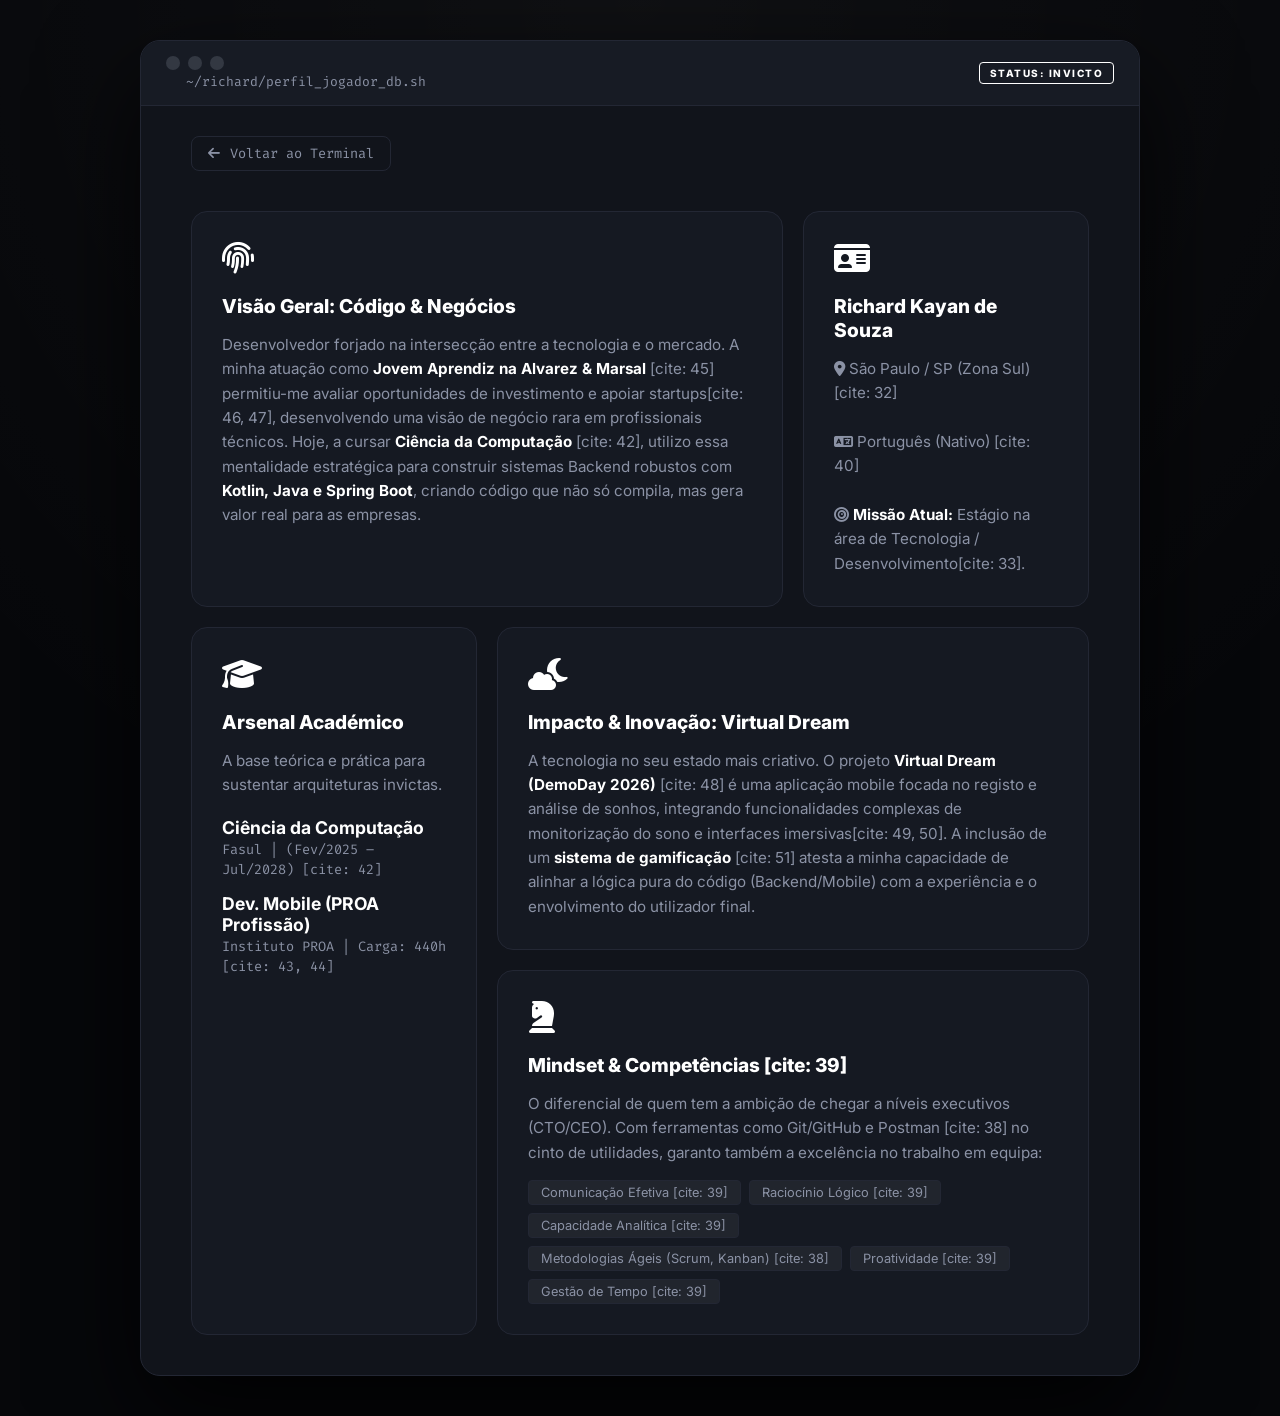
==== perfil.html @ ebdfc4ea "Tela de perfil" ====
<!DOCTYPE html>
<html lang="pt-BR">
<head>
  <meta charset="UTF-8" />
  <meta name="viewport" content="width=device-width, initial-scale=1.0"/>
  <title>Perfil do Jogador | Richard Kayan</title>
  <link rel="stylesheet" href="https://cdnjs.cloudflare.com/ajax/libs/font-awesome/6.5.2/css/all.min.css" />
  <link rel="stylesheet" href="style.css" />
  <style>
    /* Estilos Específicos para o Bento Grid do Perfil */
    .profile-bento {
      display: grid;
      grid-template-columns: repeat(3, 1fr);
      gap: 20px;
      padding: 40px 50px;
    }

    .bento-card {
      background: #151922;
      border: 1px solid var(--border);
      border-radius: 16px;
      padding: 30px;
      position: relative;
      overflow: hidden;
      transition: var(--transition-smooth);
    }

    .bento-card:hover {
      border-color: var(--accent-white);
      transform: translateY(-5px);
      box-shadow: 0 20px 40px rgba(0,0,0,0.5);
      background: #1a1e29;
    }

    /* Brilho interno no hover */
    .bento-card::before {
      content: ''; position: absolute; top: -50%; left: -50%;
      width: 200%; height: 200%;
      background: radial-gradient(circle, rgba(255,255,255,0.03) 10%, transparent 40%);
      opacity: 0; transition: opacity 0.4s; pointer-events: none;
    }
    .bento-card:hover::before { opacity: 1; }

    .span-2-col { grid-column: span 2; }
    .span-3-col { grid-column: span 3; }
    .span-2-row { grid-row: span 2; }

    .card-icon {
      font-size: 2rem;
      color: var(--accent-white);
      margin-bottom: 20px;
      transition: var(--transition-fast);
    }
    .bento-card:hover .card-icon {
      transform: scale(1.1);
      text-shadow: var(--glow-white);
    }

    .bento-card h3 {
      font-size: 1.2rem;
      font-weight: 800;
      margin-bottom: 15px;
      color: var(--accent-white);
    }

    .bento-card p {
      color: var(--gray-text);
      font-size: 0.95rem;
      line-height: 1.6;
    }

    .bento-card strong { color: var(--accent-white); }

    /* Botão de Voltar */
    .back-btn {
      display: inline-flex;
      align-items: center;
      gap: 10px;
      color: var(--gray-text);
      text-decoration: none;
      font-family: 'Fira Code', monospace;
      font-size: 0.85rem;
      margin: 30px 0 0 50px;
      transition: var(--transition-fast);
      border: 1px solid var(--border);
      padding: 8px 16px;
      border-radius: 8px;
    }
    .back-btn:hover {
      color: var(--bg-main);
      background: var(--accent-white);
      box-shadow: var(--glow-white);
    }

    /* Tags de Competência */
    .comp-tags { display: flex; flex-wrap: wrap; gap: 8px; margin-top: 15px; }
    .comp-tags span {
      background: rgba(255,255,255,0.05);
      border: 1px solid var(--border);
      padding: 4px 12px;
      border-radius: 4px;
      font-size: 0.8rem;
      color: var(--gray-text);
    }

    @media (max-width: 900px) {
      .profile-bento { grid-template-columns: 1fr; padding: 20px; }
      .span-2-col, .span-3-col { grid-column: span 1; }
      .span-2-row { grid-row: auto; }
      .back-btn { margin: 20px 0 0 20px; }
    }
  </style>
</head>
<body>

  <main class="container">
    <section class="window">
      
      <div class="top-bar">
        <div class="left">
          <div class="controls">
            <span class="dot close"></span>
            <span class="dot minimize"></span>
            <span class="dot expand"></span>
          </div>
          <span class="file-path">~/richard/perfil_jogador_db.sh</span>
        </div>
        <div class="status-badge">STATUS: INVICTO</div>
      </div>

      <a href="index.html" class="back-btn"><i class="fa-solid fa-arrow-left"></i> Voltar ao Terminal</a>

      <div class="profile-bento">
        
        <div class="bento-card span-2-col">
          <i class="fa-solid fa-fingerprint card-icon"></i>
          <h3>Visão Geral: Código & Negócios</h3>
          <p>
            Desenvolvedor forjado na intersecção entre a tecnologia e o mercado. A minha atuação como <strong>Jovem Aprendiz na Alvarez & Marsal</strong> [cite: 45] permitiu-me avaliar oportunidades de investimento e apoiar startups[cite: 46, 47], desenvolvendo uma visão de negócio rara em profissionais técnicos. Hoje, a cursar <strong>Ciência da Computação</strong> [cite: 42], utilizo essa mentalidade estratégica para construir sistemas Backend robustos com <strong>Kotlin, Java e Spring Boot</strong>, criando código que não só compila, mas gera valor real para as empresas.
          </p>
        </div>

        <div class="bento-card">
          <i class="fa-solid fa-id-card card-icon"></i>
          <h3>Richard Kayan de Souza </h3>
          <p>
            <i class="fa-solid fa-location-dot"></i> São Paulo / SP (Zona Sul) [cite: 32]<br><br>
            <i class="fa-solid fa-language"></i> Português (Nativo) [cite: 40]<br><br>
            <i class="fa-solid fa-bullseye"></i> <strong>Missão Atual:</strong> Estágio na área de Tecnologia / Desenvolvimento[cite: 33].
          </p>
        </div>

        <div class="bento-card span-2-row">
          <i class="fa-solid fa-graduation-cap card-icon"></i>
          <h3>Arsenal Académico</h3>
          <p style="margin-bottom: 20px;">
            A base teórica e prática para sustentar arquiteturas invictas.
          </p>
          <ul style="list-style: none; display: flex; flex-direction: column; gap: 15px;">
            <li>
              <strong style="font-size: 1.1rem;">Ciência da Computação</strong><br>
              <span style="font-size: 0.85rem; color: var(--gray-text); font-family: 'Fira Code', monospace;">Fasul | (Fev/2025 – Jul/2028) [cite: 42]</span>
            </li>
            <li>
              <strong style="font-size: 1.1rem;">Dev. Mobile (PROA Profissão)</strong><br>
              <span style="font-size: 0.85rem; color: var(--gray-text); font-family: 'Fira Code', monospace;">Instituto PROA | Carga: 440h [cite: 43, 44]</span>
            </li>
          </ul>
        </div>

        <div class="bento-card span-2-col">
          <i class="fa-solid fa-cloud-moon card-icon"></i>
          <h3>Impacto & Inovação: Virtual Dream</h3>
          <p>
            A tecnologia no seu estado mais criativo. O projeto <strong>Virtual Dream (DemoDay 2026)</strong> [cite: 48] é uma aplicação mobile focada no registo e análise de sonhos, integrando funcionalidades complexas de monitorização do sono e interfaces imersivas[cite: 49, 50]. A inclusão de um <strong>sistema de gamificação</strong> [cite: 51] atesta a minha capacidade de alinhar a lógica pura do código (Backend/Mobile)  com a experiência e o envolvimento do utilizador final.
          </p>
        </div>

        <div class="bento-card span-2-col">
          <i class="fa-solid fa-chess-knight card-icon"></i>
          <h3>Mindset & Competências [cite: 39]</h3>
          <p>
            O diferencial de quem tem a ambição de chegar a níveis executivos (CTO/CEO). Com ferramentas como Git/GitHub e Postman [cite: 38] no cinto de utilidades, garanto também a excelência no trabalho em equipa:
          </p>
          <div class="comp-tags">
            <span>Comunicação Efetiva [cite: 39]</span>
            <span>Raciocínio Lógico [cite: 39]</span>
            <span>Capacidade Analítica [cite: 39]</span>
            <span>Metodologias Ágeis (Scrum, Kanban) [cite: 38]</span>
            <span>Proatividade [cite: 39]</span>
            <span>Gestão de Tempo [cite: 39]</span>
          </div>
        </div>

      </div>
      
    </section>
  </main>

</body>
</html>
---- style.css ----
/* ========================================= */
/* FONTES E VARIÁVEIS GLOBAIS                */
/* ========================================= */
@import url('https://fonts.googleapis.com/css2?family=Inter:wght@300;400;600;800&family=Fira+Code:wght@400;600&display=swap');

:root {
  /* Identidade 2012 (Alvinegro Técnico) */
  --bg-main: #06070a;
  --window-bg: #11141b;
  --top-bar: #171b24;
  --border: #232734;
  --accent-white: #ffffff;
  --gray-text: #8b92a5;
  
  /* Identidade One Piece (O Ápice) */
  --op-gold: #d4af37;
  --op-dark: #110d0b;
  --op-blood: #8b0000;
  
  /* Animações Premium */
  --transition-fast: all 0.2s ease;
  --transition-smooth: all 0.4s cubic-bezier(0.23, 1, 0.32, 1);
  --glow-white: 0 0 20px rgba(255, 255, 255, 0.15);
  --glow-gold: 0 0 25px rgba(212, 175, 55, 0.4);
}

/* ========================================= */
/* RESET E SCROLL                            */
/* ========================================= */
* { margin: 0; padding: 0; box-sizing: border-box; }
html { scroll-behavior: smooth; }

/* Seleção de texto personalizada */
::selection { background: var(--accent-white); color: var(--bg-main); }

/* BODY COM FUNDO INTERATIVO */
body {
  background: var(--bg-main);
  color: var(--accent-white);
  font-family: 'Inter', sans-serif;
  display: flex;
  justify-content: center;
  padding: 40px 20px;
  background-image: radial-gradient(circle at 50% 0%, rgba(255,255,255,0.04) 0%, transparent 60%);
}

.container { width: 100%; max-width: 1000px; perspective: 1000px; }

/* ========================================= */
/* JANELA PRINCIPAL (EFEITO 3D SUTIL)        */
/* ========================================= */
.window {
  background: var(--window-bg);
  border: 1px solid var(--border);
  border-radius: 20px;
  overflow: hidden;
  box-shadow: 0 40px 100px rgba(0,0,0,0.8);
  transition: var(--transition-smooth);
}
.window:hover {
  box-shadow: 0 50px 120px rgba(0,0,0,0.9), 0 0 30px rgba(255,255,255,0.02);
}

/* ========================================= */
/* TOP BAR E CONTROLES (ESTILO TERMINAL)     */
/* ========================================= */
.top-bar {
  background: var(--top-bar);
  padding: 15px 25px;
  display: flex;
  justify-content: space-between;
  align-items: center;
  border-bottom: 1px solid var(--border);
}

.controls { display: flex; gap: 8px; cursor: pointer; }
.dot { 
  width: 14px; height: 14px; border-radius: 50%; 
  border: 1px solid transparent; 
  background: #333842;
  transition: var(--transition-fast); 
}
.controls:hover .close { background: #ff5f56; box-shadow: 0 0 10px #ff5f56; }
.controls:hover .minimize { background: #ffbd2e; box-shadow: 0 0 10px #ffbd2e; }
.controls:hover .expand { background: #27c93f; box-shadow: 0 0 10px #27c93f; }

.file-path {
  font-family: 'Fira Code', monospace;
  font-size: 13px;
  color: var(--gray-text);
  margin-left: 20px;
  transition: var(--transition-fast);
}
.file-path:hover { color: var(--accent-white); text-shadow: var(--glow-white); }

.status-badge {
  font-size: 10px;
  font-weight: 800;
  border: 1px solid var(--accent-white);
  padding: 4px 10px;
  letter-spacing: 1.5px;
  border-radius: 4px;
  background: transparent;
  color: var(--accent-white);
  transition: var(--transition-smooth);
  cursor: default;
}
.status-badge:hover {
  background: var(--accent-white);
  color: var(--bg-main);
  box-shadow: var(--glow-white);
  transform: scale(1.05);
}

/* ========================================= */
/* HERO (ANIMAÇÕES DE TEXTO)                 */
/* ========================================= */
.hero {
  padding: 100px 40px;
  text-align: center;
  border-bottom: 1px solid var(--border);
  background: linear-gradient(to bottom, transparent, rgba(255,255,255,0.01));
  position: relative;
}

.hero small {
  color: var(--gray-text);
  text-transform: uppercase;
  letter-spacing: 4px;
  font-size: 12px;
  font-weight: 600;
  display: inline-block;
  transition: var(--transition-fast);
}
.hero small:hover { color: var(--accent-white); letter-spacing: 6px; }

.hero h1 {
  font-size: clamp(40px, 8vw, 72px);
  font-weight: 800;
  margin: 20px 0;
  letter-spacing: -1px;
  transition: var(--transition-smooth);
}
.hero h1:hover { text-shadow: 0 0 40px rgba(255,255,255,0.2); }

.hero h1 span { position: relative; display: inline-block; cursor: crosshair; }
.hero h1 span::after {
  content: ''; position: absolute; bottom: 8px; left: 0;
  width: 0%; height: 6px; background: var(--accent-white);
  z-index: -1; transition: width 0.6s cubic-bezier(0.25, 1, 0.5, 1);
}
.hero h1 span:hover::after { width: 100%; box-shadow: var(--glow-white); }

/* ========================================= */
/* MENU (INTERATIVIDADE MÁXIMA)              */
/* ========================================= */
.menu {
  display: grid;
  grid-template-columns: repeat(auto-fit, minmax(150px, 1fr));
  border-bottom: 1px solid var(--border);
}

.menu-card {
  padding: 40px 20px;
  text-align: center;
  text-decoration: none;
  color: var(--gray-text);
  border-right: 1px solid var(--border);
  transition: var(--transition-smooth);
  position: relative;
  overflow: hidden;
  z-index: 1;
}

/* Fundo preenchendo ao passar o mouse */
.menu-card::before {
  content: ''; position: absolute; top: 100%; left: 0; width: 100%; height: 100%;
  background: var(--accent-white);
  transition: var(--transition-smooth);
  z-index: -1;
}
.menu-card:hover::before { top: 0; }

.menu-card:hover { color: var(--bg-main); transform: translateY(-3px); }

.menu-card i {
  font-size: 32px;
  margin-bottom: 15px;
  display: block;
  transition: var(--transition-smooth);
}
.menu-card:hover i { transform: scale(1.2) translateY(-5px); color: var(--bg-main); }

.menu-card span {
  text-transform: uppercase; font-size: 12px; font-weight: 800; letter-spacing: 2px;
}

/* ========================================= */
/* SKILLS (TAGS MAGNÉTICAS)                  */
/* ========================================= */
.content-section { padding: 80px 50px; border-bottom: 1px solid var(--border); }
.content-section h3 { font-size: 28px; margin-bottom: 30px; font-weight: 800; display: flex; align-items: center; gap: 12px; }
.content-section p { color: var(--gray-text); line-height: 1.7; font-size: 1rem; }
.content-section p strong { color: var(--accent-white); transition: var(--transition-fast); }
.content-section p strong:hover { text-shadow: var(--glow-white); }

.skills-grid { display: flex; flex-wrap: wrap; gap: 12px; }

.skill {
  padding: 10px 20px;
  border: 1px solid var(--border);
  font-family: 'Fira Code', monospace;
  font-size: 13px;
  color: var(--gray-text);
  border-radius: 8px;
  transition: var(--transition-smooth);
  cursor: crosshair;
  background: rgba(255,255,255,0.01);
}
.skill:hover {
  background: var(--accent-white);
  color: var(--bg-main);
  border-color: var(--accent-white);
  transform: translateY(-5px) scale(1.05);
  box-shadow: 0 10px 20px rgba(255,255,255,0.1);
  font-weight: 800;
}

/* ========================================= */
/* PROJETOS (EFEITO GLASS/NEON)              */
/* ========================================= */
.project-card {
  background: #151922; padding: 30px;
  border: 1px solid var(--border); border-radius: 12px;
  margin-bottom: 20px; transition: var(--transition-smooth);
  position: relative; overflow: hidden;
}

/* Brilho interno passando no card */
.project-card::before {
  content: ''; position: absolute; top: -50%; left: -50%;
  width: 200%; height: 200%;
  background: radial-gradient(circle, rgba(255,255,255,0.03) 10%, transparent 40%);
  opacity: 0; transition: opacity 0.4s;
  pointer-events: none;
}
.project-card:hover::before { opacity: 1; }

.project-card:hover {
  border-color: var(--accent-white);
  transform: translateY(-5px);
  background: #1a1e29;
  box-shadow: 0 20px 40px rgba(0,0,0,0.5);
}

.project-header { display: flex; justify-content: space-between; align-items: center; margin-bottom: 15px; }
.project-header h4 { font-size: 1.3rem; font-weight: 700; transition: var(--transition-fast); }
.project-card:hover h4 { color: #fff; transform: translateX(5px); }

.project-header a { font-size: 1.2rem; color: var(--accent-white); transition: var(--transition-fast); }
.project-header a:hover { color: var(--gray-text); transform: scale(1.2) rotate(10deg); }

.year { font-family: 'Fira Code', monospace; font-size: 11px; color: var(--gray-text); }
.project-tech { display: flex; flex-wrap: wrap; gap: 8px; }
.project-tech span {
  font-size: 11px; background: var(--bg-main); padding: 4px 12px; border-radius: 4px;
  color: var(--gray-text); border: 1px solid var(--border); transition: var(--transition-fast);
}
.project-card:hover .project-tech span { border-color: rgba(255,255,255,0.2); color: #fff; }

/* ========================================= */
/* MAPA DA GRAND LINE (ÉPICO E INTERATIVO)   */
/* ========================================= */
.card-op-roadmap {
  grid-column: span 2; grid-row: span 2; display: flex; flex-direction: column;
  background: linear-gradient(180deg, var(--window-bg) 0%, var(--op-dark) 100%);
  border-bottom: 1px solid #3a2e28; padding: 60px 50px; position: relative;
}

.op-header {
  display: flex; justify-content: space-between; align-items: center;
  border-bottom: 1px solid rgba(212, 175, 55, 0.2); padding-bottom: 20px; margin-bottom: 40px;
}

.op-title i { color: var(--op-gold); font-size: 1.8rem; animation: pulse-icon 2s infinite alternate; }
@keyframes pulse-icon { 0% { transform: scale(1); } 100% { transform: scale(1.1); text-shadow: var(--glow-gold); } }

.op-title h3 { color: #e8dcc5; font-size: 1.5rem; font-weight: 800; text-transform: uppercase; letter-spacing: 2px; }

/* Wanted Badge treme ao hover */
.op-bounty-badge {
  display: flex; align-items: center; gap: 8px;
  background: rgba(212, 175, 55, 0.05); border: 1px solid var(--op-gold); color: #e8dcc5;
  font-family: 'Fira Code', monospace; font-size: 0.75rem; font-weight: 800;
  padding: 8px 16px; border-radius: 6px; letter-spacing: 1px;
  animation: wanted-pulse 2s infinite; cursor: crosshair; transition: var(--transition-fast);
}
.op-bounty-badge:hover { background: var(--op-gold); color: var(--op-dark); transform: scale(1.05) rotate(-2deg); }
@keyframes wanted-pulse { 0%, 100% { box-shadow: 0 0 0 rgba(212, 175, 55, 0); } 50% { box-shadow: var(--glow-gold); } }

.op-map-area { position: relative; padding-left: 20px; }
.op-dashed-path {
  position: absolute; left: 35px; top: 30px; bottom: 40px; width: 2px;
  border-left: 2px dashed rgba(212, 175, 55, 0.3); z-index: 1;
}

.op-island {
  position: relative; display: flex; gap: 30px; opacity: 0.5; margin-bottom: 30px;
  transition: var(--transition-smooth); z-index: 2; cursor: pointer;
}
.op-island:hover { opacity: 1; transform: translateX(15px); }
.op-island.active { opacity: 1; }

.island-marker {
  position: relative; width: 36px; height: 36px; background: var(--op-dark);
  border: 2px solid var(--op-gold); border-radius: 50%; display: flex; align-items: center; justify-content: center;
  color: var(--op-gold); font-size: 1rem; margin-top: 5px; transition: var(--transition-smooth);
}
.op-island:hover .island-marker { background: var(--op-gold); color: var(--op-dark); box-shadow: var(--glow-gold); transform: scale(1.1); }

/* A NOVA COROA DO TESOURO */
.island-marker.treasure { border: none; background: transparent; color: var(--op-gold); font-size: 1.8rem; }
.op-island.final:hover .island-marker.treasure { transform: scale(1.3); color: #ffffff; text-shadow: var(--glow-white); }

.pulse-gold {
  position: absolute; width: 50px; height: 50px; border: 1px solid rgba(212, 175, 55, 0.8);
  border-radius: 50%; animation: sonar-gold 2s infinite; pointer-events: none;
}
@keyframes sonar-gold { 0% { transform: scale(0.8); opacity: 1; } 100% { transform: scale(1.8); opacity: 0; } }

.island-info {
  background: rgba(20, 15, 12, 0.6); border: 1px solid #3a2e28; padding: 20px; border-radius: 12px;
  flex-grow: 1; transition: var(--transition-smooth);
}
.op-island:hover .island-info { border-color: var(--op-gold); background: rgba(30, 22, 16, 0.9); box-shadow: 0 10px 20px rgba(0,0,0,0.5); }
.island-info h4 { font-size: 1.2rem; color: #e8dcc5; margin-bottom: 8px; font-weight: 700; transition: var(--transition-smooth); }
.op-island:hover .island-info h4 { color: var(--op-gold); transform: translateX(5px); }
.island-info p { font-size: 0.9rem; color: #a39581; line-height: 1.6; }
.op-island.active .island-info p strong { color: var(--op-gold); }

/* ========================================= */
/* FOOTER E REDES SOCIAIS                    */
/* ========================================= */
footer { padding: 60px; text-align: center; }
.social-icons { display: flex; justify-content: center; gap: 30px; margin-bottom: 20px; }
.social-icons a { color: var(--gray-text); font-size: 28px; transition: var(--transition-smooth); display: inline-block; }

/* Ícones quicam e acendem ao passar o rato */
.social-icons a:hover { color: var(--accent-white); transform: translateY(-8px) scale(1.1); filter: drop-shadow(var(--glow-white)); }
footer p { font-size: 12px; color: var(--gray-text); font-family: 'Fira Code', monospace; }

/* RESPONSIVIDADE */
@media (max-width: 768px) {
  .menu { grid-template-columns: 1fr 1fr; }
  .content-section, .card-op-roadmap { padding: 40px 20px; }
  .op-header { flex-direction: column; align-items: flex-start; gap: 20px; }
  .op-dashed-path { left: 35px; }
  .op-island { flex-direction: column; gap: 15px; }
  .op-island:hover { transform: translateY(-5px) translateX(0); }
  .island-marker { margin-bottom: -10px; z-index: 5; }
}
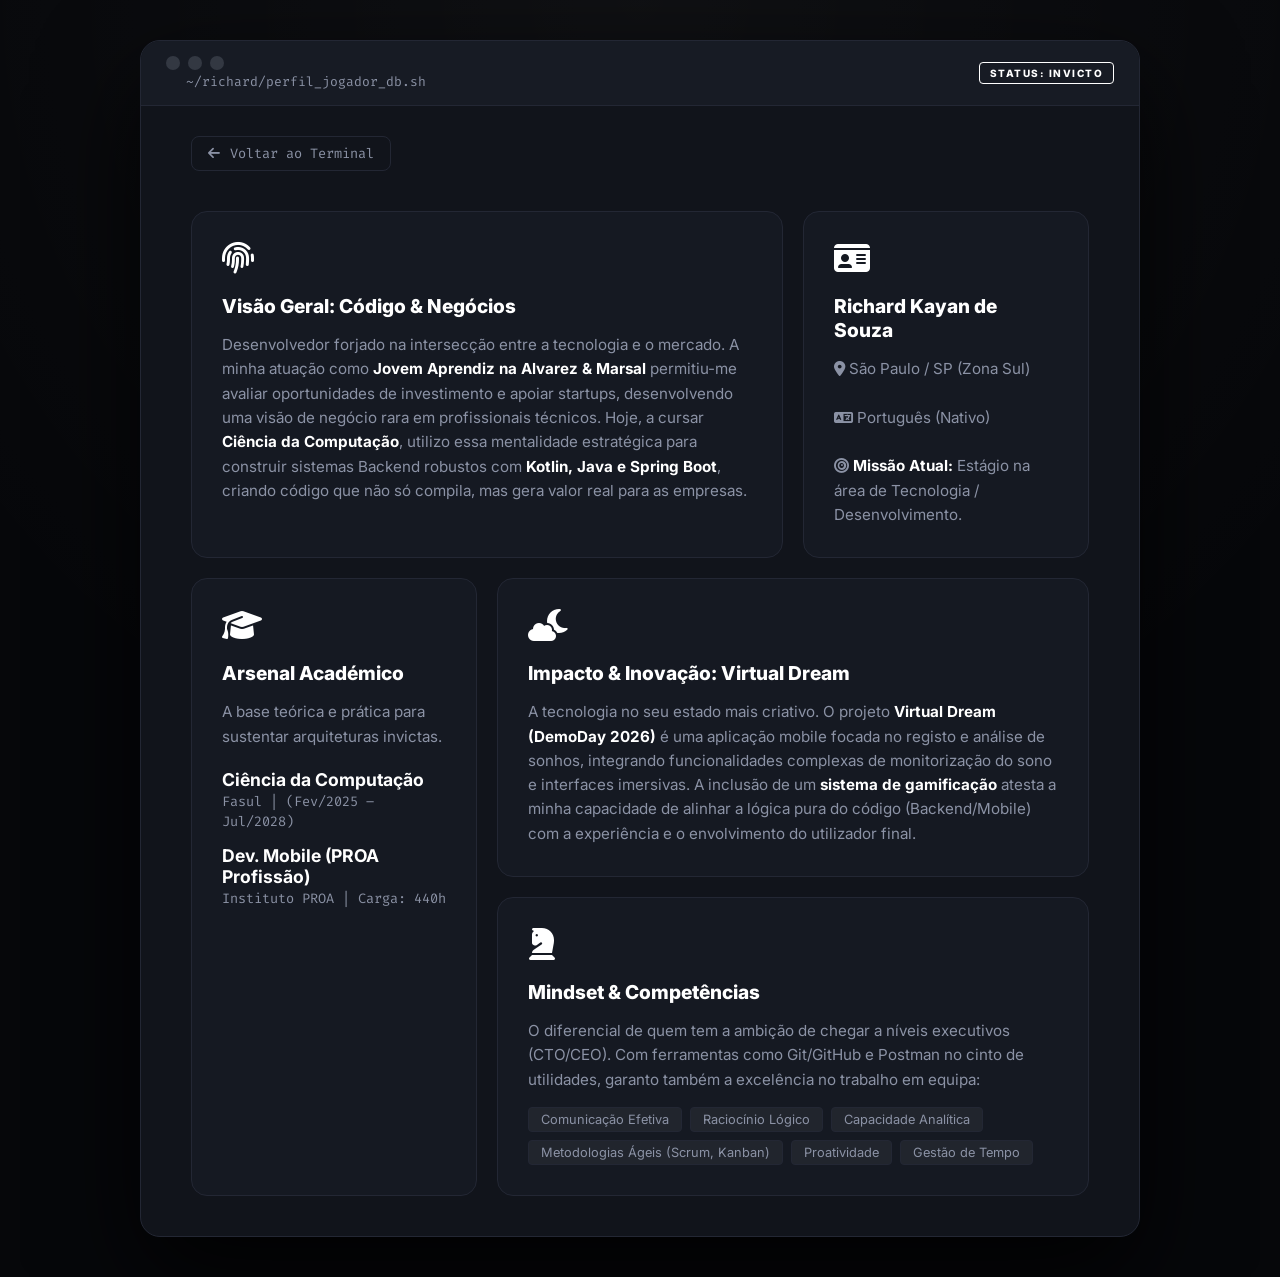
==== commit dba935a5: "Navegando em mar aberto" ====
--- a/perfil.html
+++ b/perfil.html
@@ -136,17 +136,17 @@
           <i class="fa-solid fa-fingerprint card-icon"></i>
           <h3>Visão Geral: Código & Negócios</h3>
           <p>
-            Desenvolvedor forjado na intersecção entre a tecnologia e o mercado. A minha atuação como <strong>Jovem Aprendiz na Alvarez & Marsal</strong> [cite: 45] permitiu-me avaliar oportunidades de investimento e apoiar startups[cite: 46, 47], desenvolvendo uma visão de negócio rara em profissionais técnicos. Hoje, a cursar <strong>Ciência da Computação</strong> [cite: 42], utilizo essa mentalidade estratégica para construir sistemas Backend robustos com <strong>Kotlin, Java e Spring Boot</strong>, criando código que não só compila, mas gera valor real para as empresas.
+            Desenvolvedor forjado na intersecção entre a tecnologia e o mercado. A minha atuação como <strong>Jovem Aprendiz na Alvarez & Marsal</strong> permitiu-me avaliar oportunidades de investimento e apoiar startups, desenvolvendo uma visão de negócio rara em profissionais técnicos. Hoje, a cursar <strong>Ciência da Computação</strong>, utilizo essa mentalidade estratégica para construir sistemas Backend robustos com <strong>Kotlin, Java e Spring Boot</strong>, criando código que não só compila, mas gera valor real para as empresas.
           </p>
         </div>
 
         <div class="bento-card">
           <i class="fa-solid fa-id-card card-icon"></i>
-          <h3>Richard Kayan de Souza </h3>
-          <p>
-            <i class="fa-solid fa-location-dot"></i> São Paulo / SP (Zona Sul) [cite: 32]<br><br>
-            <i class="fa-solid fa-language"></i> Português (Nativo) [cite: 40]<br><br>
-            <i class="fa-solid fa-bullseye"></i> <strong>Missão Atual:</strong> Estágio na área de Tecnologia / Desenvolvimento[cite: 33].
+          <h3>Richard Kayan de Souza</h3>
+          <p>
+            <i class="fa-solid fa-location-dot"></i> São Paulo / SP (Zona Sul)<br><br>
+            <i class="fa-solid fa-language"></i> Português (Nativo)<br><br>
+            <i class="fa-solid fa-bullseye"></i> <strong>Missão Atual:</strong> Estágio na área de Tecnologia / Desenvolvimento.
           </p>
         </div>
 
@@ -156,14 +156,14 @@
           <p style="margin-bottom: 20px;">
             A base teórica e prática para sustentar arquiteturas invictas.
           </p>
-          <ul style="list-style: none; display: flex; flex-direction: column; gap: 15px;">
+          <ul style="list-style: none; display: flex; flex-direction: column; gap: 15px; padding: 0;">
             <li>
               <strong style="font-size: 1.1rem;">Ciência da Computação</strong><br>
-              <span style="font-size: 0.85rem; color: var(--gray-text); font-family: 'Fira Code', monospace;">Fasul | (Fev/2025 – Jul/2028) [cite: 42]</span>
+              <span style="font-size: 0.85rem; color: var(--gray-text); font-family: 'Fira Code', monospace;">Fasul | (Fev/2025 – Jul/2028)</span>
             </li>
             <li>
               <strong style="font-size: 1.1rem;">Dev. Mobile (PROA Profissão)</strong><br>
-              <span style="font-size: 0.85rem; color: var(--gray-text); font-family: 'Fira Code', monospace;">Instituto PROA | Carga: 440h [cite: 43, 44]</span>
+              <span style="font-size: 0.85rem; color: var(--gray-text); font-family: 'Fira Code', monospace;">Instituto PROA | Carga: 440h</span>
             </li>
           </ul>
         </div>
@@ -172,23 +172,23 @@
           <i class="fa-solid fa-cloud-moon card-icon"></i>
           <h3>Impacto & Inovação: Virtual Dream</h3>
           <p>
-            A tecnologia no seu estado mais criativo. O projeto <strong>Virtual Dream (DemoDay 2026)</strong> [cite: 48] é uma aplicação mobile focada no registo e análise de sonhos, integrando funcionalidades complexas de monitorização do sono e interfaces imersivas[cite: 49, 50]. A inclusão de um <strong>sistema de gamificação</strong> [cite: 51] atesta a minha capacidade de alinhar a lógica pura do código (Backend/Mobile)  com a experiência e o envolvimento do utilizador final.
+            A tecnologia no seu estado mais criativo. O projeto <strong>Virtual Dream (DemoDay 2026)</strong> é uma aplicação mobile focada no registo e análise de sonhos, integrando funcionalidades complexas de monitorização do sono e interfaces imersivas. A inclusão de um <strong>sistema de gamificação</strong> atesta a minha capacidade de alinhar a lógica pura do código (Backend/Mobile) com a experiência e o envolvimento do utilizador final.
           </p>
         </div>
 
         <div class="bento-card span-2-col">
           <i class="fa-solid fa-chess-knight card-icon"></i>
-          <h3>Mindset & Competências [cite: 39]</h3>
-          <p>
-            O diferencial de quem tem a ambição de chegar a níveis executivos (CTO/CEO). Com ferramentas como Git/GitHub e Postman [cite: 38] no cinto de utilidades, garanto também a excelência no trabalho em equipa:
+          <h3>Mindset & Competências</h3>
+          <p>
+            O diferencial de quem tem a ambição de chegar a níveis executivos (CTO/CEO). Com ferramentas como Git/GitHub e Postman no cinto de utilidades, garanto também a excelência no trabalho em equipa:
           </p>
           <div class="comp-tags">
-            <span>Comunicação Efetiva [cite: 39]</span>
-            <span>Raciocínio Lógico [cite: 39]</span>
-            <span>Capacidade Analítica [cite: 39]</span>
-            <span>Metodologias Ágeis (Scrum, Kanban) [cite: 38]</span>
-            <span>Proatividade [cite: 39]</span>
-            <span>Gestão de Tempo [cite: 39]</span>
+            <span>Comunicação Efetiva</span>
+            <span>Raciocínio Lógico</span>
+            <span>Capacidade Analítica</span>
+            <span>Metodologias Ágeis (Scrum, Kanban)</span>
+            <span>Proatividade</span>
+            <span>Gestão de Tempo</span>
           </div>
         </div>
 
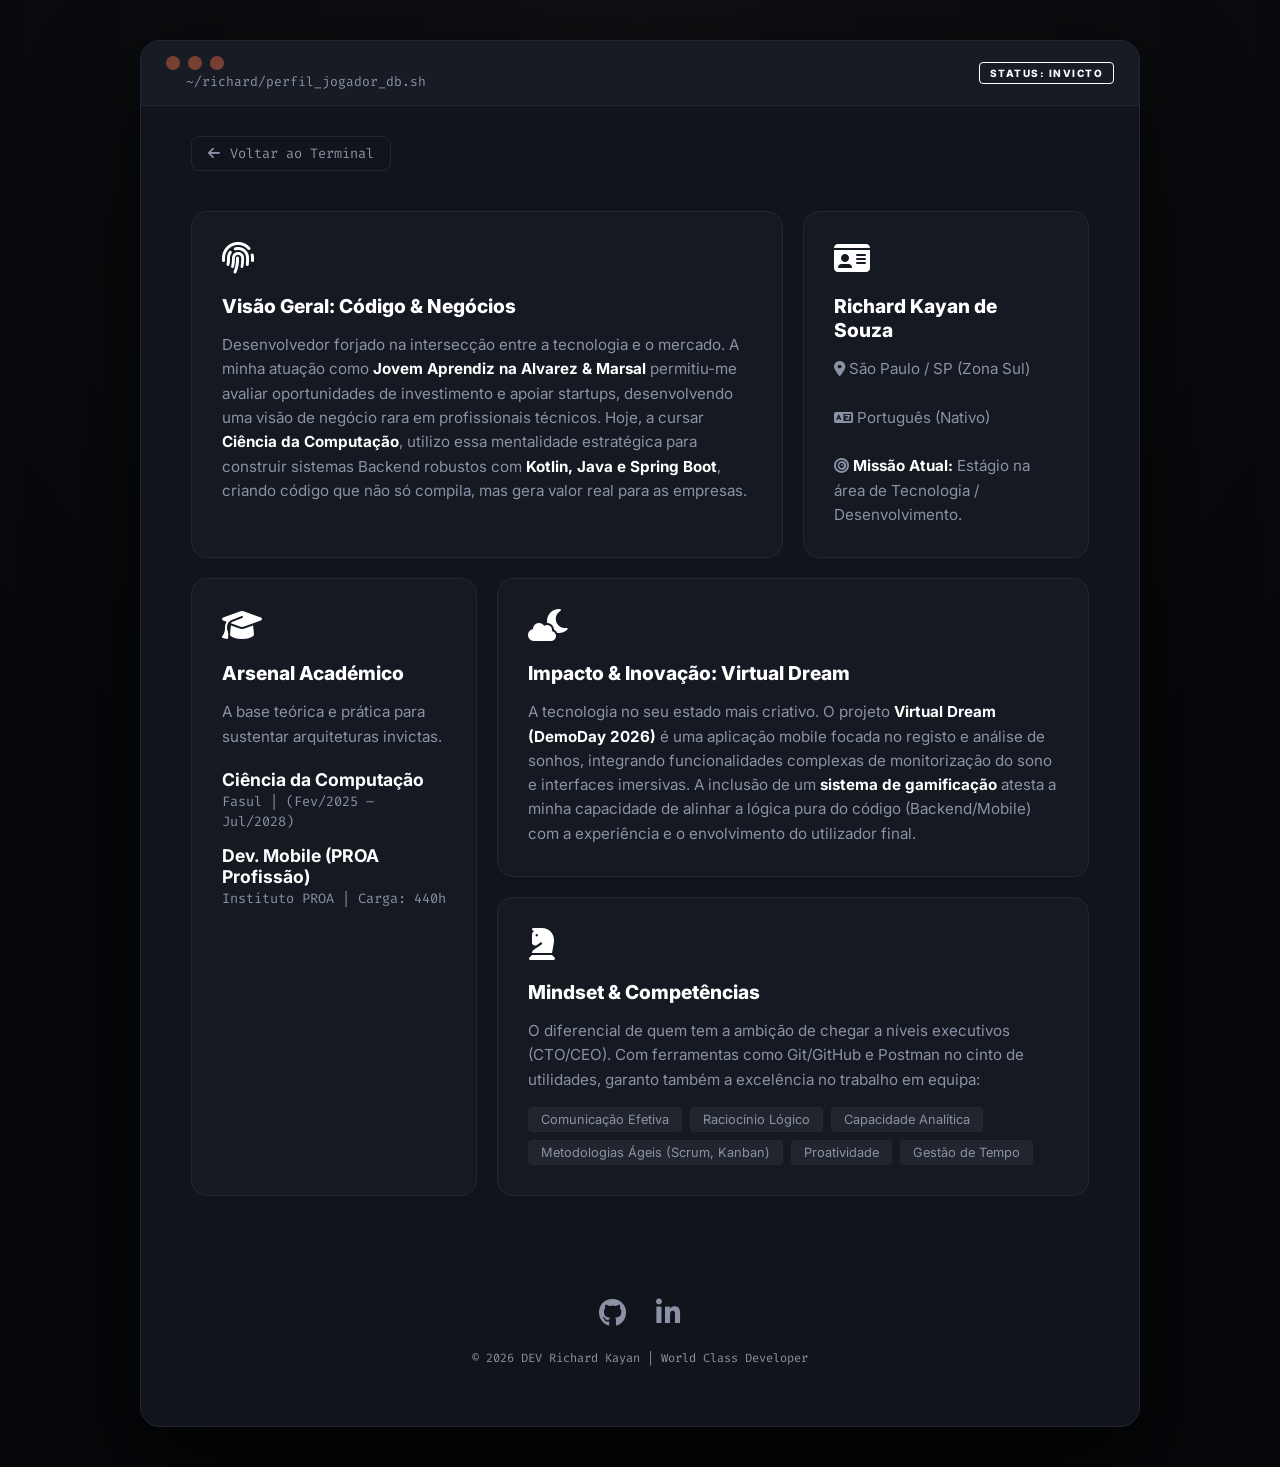
==== commit 2210ba66: "Novas atualizações" ====
--- a/perfil.html
+++ b/perfil.html
@@ -193,6 +193,17 @@
         </div>
 
       </div>
+      <footer>
+        <div class="social-icons">
+          <a href="https://github.com/Kayansouza" target="_blank" rel="noopener noreferrer">
+            <i class="fa-brands fa-github"></i>
+          </a>
+          <a href="https://www.linkedin.com/in/richard-kayan" target="_blank" rel="noopener noreferrer">
+            <i class="fa-brands fa-linkedin-in"></i>
+          </a>
+        </div>
+        <p>© 2026 DEV Richard Kayan | World Class Developer</p>
+      </footer>
       
     </section>
   </main>
--- a/style.css
+++ b/style.css
@@ -77,7 +77,7 @@
 .dot { 
   width: 14px; height: 14px; border-radius: 50%; 
   border: 1px solid transparent; 
-  background: #333842;
+  background: #774032;
   transition: var(--transition-fast); 
 }
 .controls:hover .close { background: #ff5f56; box-shadow: 0 0 10px #ff5f56; }
